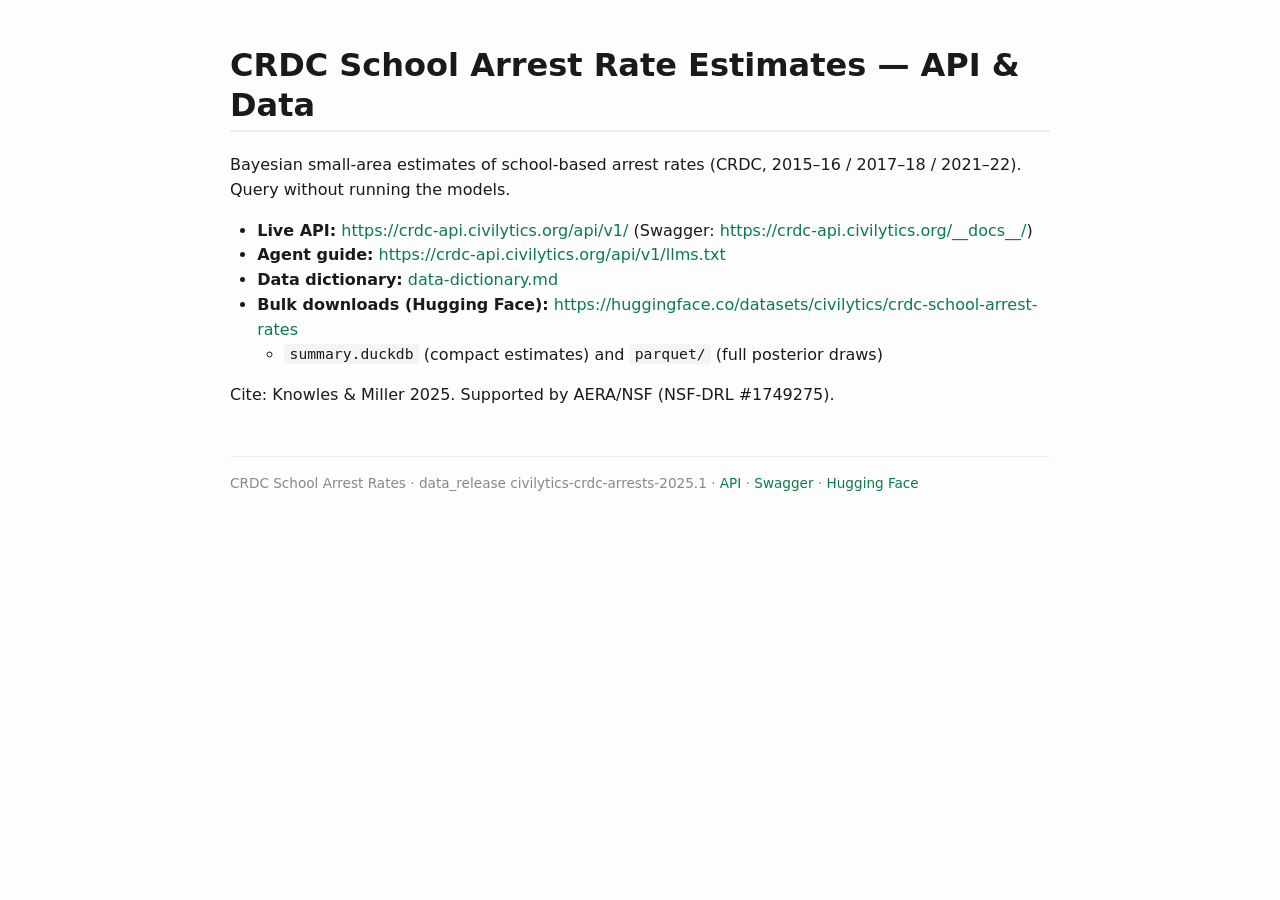
==== index.html @ c81fd61d "docs: publish CRDC arrests docs site (index + data dictionary)" ====
<!DOCTYPE html>
<html xmlns="http://www.w3.org/1999/xhtml" lang="" xml:lang="">
<head>
  <meta charset="utf-8" />
  <meta name="generator" content="pandoc" />
  <meta name="viewport" content="width=device-width, initial-scale=1.0, user-scalable=yes" />
  <title>CRDC School Arrest Rate API &amp; Data</title>
  <style>
    html {
      color: #1a1a1a;
      background-color: #fdfdfd;
    }
    body {
      margin: 0 auto;
      max-width: 36em;
      padding-left: 50px;
      padding-right: 50px;
      padding-top: 50px;
      padding-bottom: 50px;
      hyphens: auto;
      overflow-wrap: break-word;
      text-rendering: optimizeLegibility;
      font-kerning: normal;
    }
    @media (max-width: 600px) {
      body {
        font-size: 0.9em;
        padding: 12px;
      }
      h1 {
        font-size: 1.8em;
      }
    }
    @media print {
      html {
        background-color: white;
      }
      body {
        background-color: transparent;
        color: black;
        font-size: 12pt;
      }
      p, h2, h3 {
        orphans: 3;
        widows: 3;
      }
      h2, h3, h4 {
        page-break-after: avoid;
      }
    }
    p {
      margin: 1em 0;
    }
    a {
      color: #1a1a1a;
    }
    a:visited {
      color: #1a1a1a;
    }
    img {
      max-width: 100%;
    }
    svg {
      height: auto;
      max-width: 100%;
    }
    h1, h2, h3, h4, h5, h6 {
      margin-top: 1.4em;
    }
    h5, h6 {
      font-size: 1em;
      font-style: italic;
    }
    h6 {
      font-weight: normal;
    }
    ol, ul {
      padding-left: 1.7em;
      margin-top: 1em;
    }
    li > ol, li > ul {
      margin-top: 0;
    }
    blockquote {
      margin: 1em 0 1em 1.7em;
      padding-left: 1em;
      border-left: 2px solid #e6e6e6;
      color: #606060;
    }
    code {
      font-family: Menlo, Monaco, Consolas, 'Lucida Console', monospace;
      font-size: 85%;
      margin: 0;
      hyphens: manual;
    }
    pre {
      margin: 1em 0;
      overflow: auto;
    }
    pre code {
      padding: 0;
      overflow: visible;
      overflow-wrap: normal;
    }
    .sourceCode {
     background-color: transparent;
     overflow: visible;
    }
    hr {
      border: none;
      border-top: 1px solid #1a1a1a;
      height: 1px;
      margin: 1em 0;
    }
    table {
      margin: 1em 0;
      border-collapse: collapse;
      width: 100%;
      overflow-x: auto;
      display: block;
      font-variant-numeric: lining-nums tabular-nums;
    }
    table caption {
      margin-bottom: 0.75em;
    }
    tbody {
      margin-top: 0.5em;
      border-top: 1px solid #1a1a1a;
      border-bottom: 1px solid #1a1a1a;
    }
    th {
      border-top: 1px solid #1a1a1a;
      padding: 0.25em 0.5em 0.25em 0.5em;
    }
    td {
      padding: 0.125em 0.5em 0.25em 0.5em;
    }
    header {
      margin-bottom: 4em;
      text-align: center;
    }
    #TOC li {
      list-style: none;
    }
    #TOC ul {
      padding-left: 1.3em;
    }
    #TOC > ul {
      padding-left: 0;
    }
    #TOC a:not(:hover) {
      text-decoration: none;
    }
    code{white-space: pre-wrap;}
    span.smallcaps{font-variant: small-caps;}
    div.columns{display: flex; gap: min(4vw, 1.5em);}
    div.column{flex: auto; overflow-x: auto;}
    div.hanging-indent{margin-left: 1.5em; text-indent: -1.5em;}
    /* The extra [class] is a hack that increases specificity enough to
       override a similar rule in reveal.js */
    ul.task-list[class]{list-style: none;}
    ul.task-list li input[type="checkbox"] {
      font-size: inherit;
      width: 0.8em;
      margin: 0 0.8em 0.2em -1.6em;
      vertical-align: middle;
    }
    .display.math{display: block; text-align: center; margin: 0.5rem auto;}
  </style>
  <style>
  body{font-family:system-ui,-apple-system,'Segoe UI',Roboto,sans-serif;max-width:820px;
  margin:2.5rem auto;padding:0 1.1rem;line-height:1.55;color:#1a1a1a}
  h1,h2,h3{line-height:1.25} h1{border-bottom:2px solid #eee;padding-bottom:.3rem}
  code{background:#f4f4f4;padding:.1em .35em;border-radius:3px;font-size:.92em}
  pre{background:#f6f8fa;padding:1rem;overflow:auto;border-radius:6px;border:1px solid #eee}
  table{border-collapse:collapse;width:100%;margin:1rem 0}
  th,td{border:1px solid #ddd;padding:.4rem .6rem;text-align:left;font-size:.9em} th{background:#fafafa}
  a{color:#0a7d46;text-decoration:none} a:hover{text-decoration:underline}
  footer{margin-top:3rem;color:#888;font-size:.85em;border-top:1px solid #eee;padding-top:1rem}
  </style>
</head>
<body>
<h1 id="crdc-school-arrest-rate-estimates--api--data">CRDC School Arrest
Rate Estimates — API &amp; Data</h1>
<p>Bayesian small-area estimates of school-based arrest rates (CRDC,
2015–16 / 2017–18 / 2021–22). Query without running the models.</p>
<ul>
<li><strong>Live API:</strong> <a
href="https://crdc-api.civilytics.org/api/v1/">https://crdc-api.civilytics.org/api/v1/</a>
(Swagger: <a
href="https://crdc-api.civilytics.org/__docs__/">https://crdc-api.civilytics.org/__docs__/</a>)</li>
<li><strong>Agent guide:</strong> <a
href="https://crdc-api.civilytics.org/api/v1/llms.txt">https://crdc-api.civilytics.org/api/v1/llms.txt</a></li>
<li><strong>Data dictionary:</strong> <a
href="data-dictionary.html">data-dictionary.md</a></li>
<li><strong>Bulk downloads (Hugging Face):</strong> <a
href="https://huggingface.co/datasets/civilytics/crdc-school-arrest-rates">https://huggingface.co/datasets/civilytics/crdc-school-arrest-rates</a>
<ul>
<li><code>summary.duckdb</code> (compact estimates) and
<code>parquet/</code> (full posterior draws)</li>
</ul></li>
</ul>
<p>Cite: Knowles &amp; Miller 2025. Supported by AERA/NSF (NSF-DRL
#1749275).</p>
<footer>CRDC School Arrest Rates &middot; data_release civilytics-crdc-arrests-2025.1 &middot; <a href="https://crdc-api.civilytics.org/api/v1/">API</a> &middot; <a href="https://crdc-api.civilytics.org/__docs__/">Swagger</a> &middot; <a href="https://huggingface.co/datasets/civilytics/crdc-school-arrest-rates">Hugging Face</a></footer>
</body>
</html>
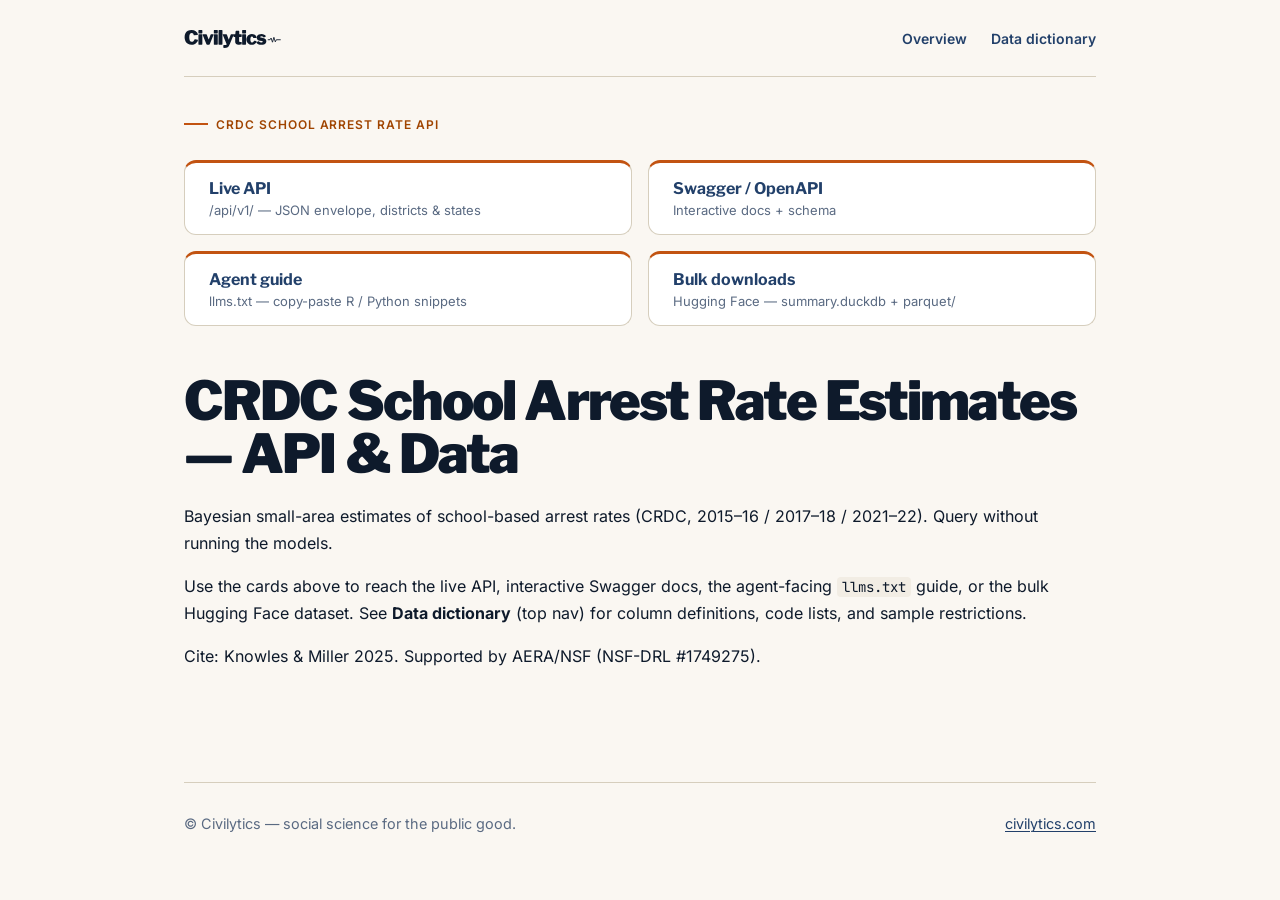
==== commit df9f9a3b: "docs: republish CRDC arrests docs site" ====
--- a/index.html
+++ b/index.html
@@ -1,207 +1,274 @@
-<!DOCTYPE html>
-<html xmlns="http://www.w3.org/1999/xhtml" lang="" xml:lang="">
+<!doctype html>
+<html lang="en">
 <head>
   <meta charset="utf-8" />
-  <meta name="generator" content="pandoc" />
-  <meta name="viewport" content="width=device-width, initial-scale=1.0, user-scalable=yes" />
-  <title>CRDC School Arrest Rate API &amp; Data</title>
-  <style>
-    html {
-      color: #1a1a1a;
-      background-color: #fdfdfd;
-    }
-    body {
-      margin: 0 auto;
-      max-width: 36em;
-      padding-left: 50px;
-      padding-right: 50px;
-      padding-top: 50px;
-      padding-bottom: 50px;
-      hyphens: auto;
-      overflow-wrap: break-word;
-      text-rendering: optimizeLegibility;
-      font-kerning: normal;
-    }
-    @media (max-width: 600px) {
-      body {
-        font-size: 0.9em;
-        padding: 12px;
-      }
-      h1 {
-        font-size: 1.8em;
-      }
-    }
-    @media print {
-      html {
-        background-color: white;
-      }
-      body {
-        background-color: transparent;
-        color: black;
-        font-size: 12pt;
-      }
-      p, h2, h3 {
-        orphans: 3;
-        widows: 3;
-      }
-      h2, h3, h4 {
-        page-break-after: avoid;
-      }
-    }
-    p {
-      margin: 1em 0;
-    }
-    a {
-      color: #1a1a1a;
-    }
-    a:visited {
-      color: #1a1a1a;
-    }
-    img {
-      max-width: 100%;
-    }
-    svg {
-      height: auto;
-      max-width: 100%;
-    }
-    h1, h2, h3, h4, h5, h6 {
-      margin-top: 1.4em;
-    }
-    h5, h6 {
-      font-size: 1em;
-      font-style: italic;
-    }
-    h6 {
-      font-weight: normal;
-    }
-    ol, ul {
-      padding-left: 1.7em;
-      margin-top: 1em;
-    }
-    li > ol, li > ul {
-      margin-top: 0;
-    }
-    blockquote {
-      margin: 1em 0 1em 1.7em;
-      padding-left: 1em;
-      border-left: 2px solid #e6e6e6;
-      color: #606060;
-    }
-    code {
-      font-family: Menlo, Monaco, Consolas, 'Lucida Console', monospace;
-      font-size: 85%;
-      margin: 0;
-      hyphens: manual;
-    }
-    pre {
-      margin: 1em 0;
-      overflow: auto;
-    }
-    pre code {
-      padding: 0;
-      overflow: visible;
-      overflow-wrap: normal;
-    }
-    .sourceCode {
-     background-color: transparent;
-     overflow: visible;
-    }
-    hr {
-      border: none;
-      border-top: 1px solid #1a1a1a;
-      height: 1px;
-      margin: 1em 0;
-    }
-    table {
-      margin: 1em 0;
-      border-collapse: collapse;
-      width: 100%;
-      overflow-x: auto;
-      display: block;
-      font-variant-numeric: lining-nums tabular-nums;
-    }
-    table caption {
-      margin-bottom: 0.75em;
-    }
-    tbody {
-      margin-top: 0.5em;
-      border-top: 1px solid #1a1a1a;
-      border-bottom: 1px solid #1a1a1a;
-    }
-    th {
-      border-top: 1px solid #1a1a1a;
-      padding: 0.25em 0.5em 0.25em 0.5em;
-    }
-    td {
-      padding: 0.125em 0.5em 0.25em 0.5em;
-    }
-    header {
-      margin-bottom: 4em;
-      text-align: center;
-    }
-    #TOC li {
-      list-style: none;
-    }
-    #TOC ul {
-      padding-left: 1.3em;
-    }
-    #TOC > ul {
-      padding-left: 0;
-    }
-    #TOC a:not(:hover) {
-      text-decoration: none;
-    }
-    code{white-space: pre-wrap;}
-    span.smallcaps{font-variant: small-caps;}
-    div.columns{display: flex; gap: min(4vw, 1.5em);}
-    div.column{flex: auto; overflow-x: auto;}
-    div.hanging-indent{margin-left: 1.5em; text-indent: -1.5em;}
-    /* The extra [class] is a hack that increases specificity enough to
-       override a similar rule in reveal.js */
-    ul.task-list[class]{list-style: none;}
-    ul.task-list li input[type="checkbox"] {
-      font-size: inherit;
-      width: 0.8em;
-      margin: 0 0.8em 0.2em -1.6em;
-      vertical-align: middle;
-    }
-    .display.math{display: block; text-align: center; margin: 0.5rem auto;}
-  </style>
-  <style>
-  body{font-family:system-ui,-apple-system,'Segoe UI',Roboto,sans-serif;max-width:820px;
-  margin:2.5rem auto;padding:0 1.1rem;line-height:1.55;color:#1a1a1a}
-  h1,h2,h3{line-height:1.25} h1{border-bottom:2px solid #eee;padding-bottom:.3rem}
-  code{background:#f4f4f4;padding:.1em .35em;border-radius:3px;font-size:.92em}
-  pre{background:#f6f8fa;padding:1rem;overflow:auto;border-radius:6px;border:1px solid #eee}
-  table{border-collapse:collapse;width:100%;margin:1rem 0}
-  th,td{border:1px solid #ddd;padding:.4rem .6rem;text-align:left;font-size:.9em} th{background:#fafafa}
-  a{color:#0a7d46;text-decoration:none} a:hover{text-decoration:underline}
-  footer{margin-top:3rem;color:#888;font-size:.85em;border-top:1px solid #eee;padding-top:1rem}
-  </style>
+  <meta name="viewport" content="width=device-width, initial-scale=1" />
+  <title>CRDC School Arrest Rate API — Overview</title>
+  <meta name="description" content="Bayesian small-area estimates of school-based arrest rates from the US DoE Civil Rights Data Collection — public API and bulk data." />
+  <style type="text/css">
+@font-face {
+font-family: 'Inter';
+font-style: normal;
+font-weight: 400;
+font-display: swap;
+src: url([data-uri]